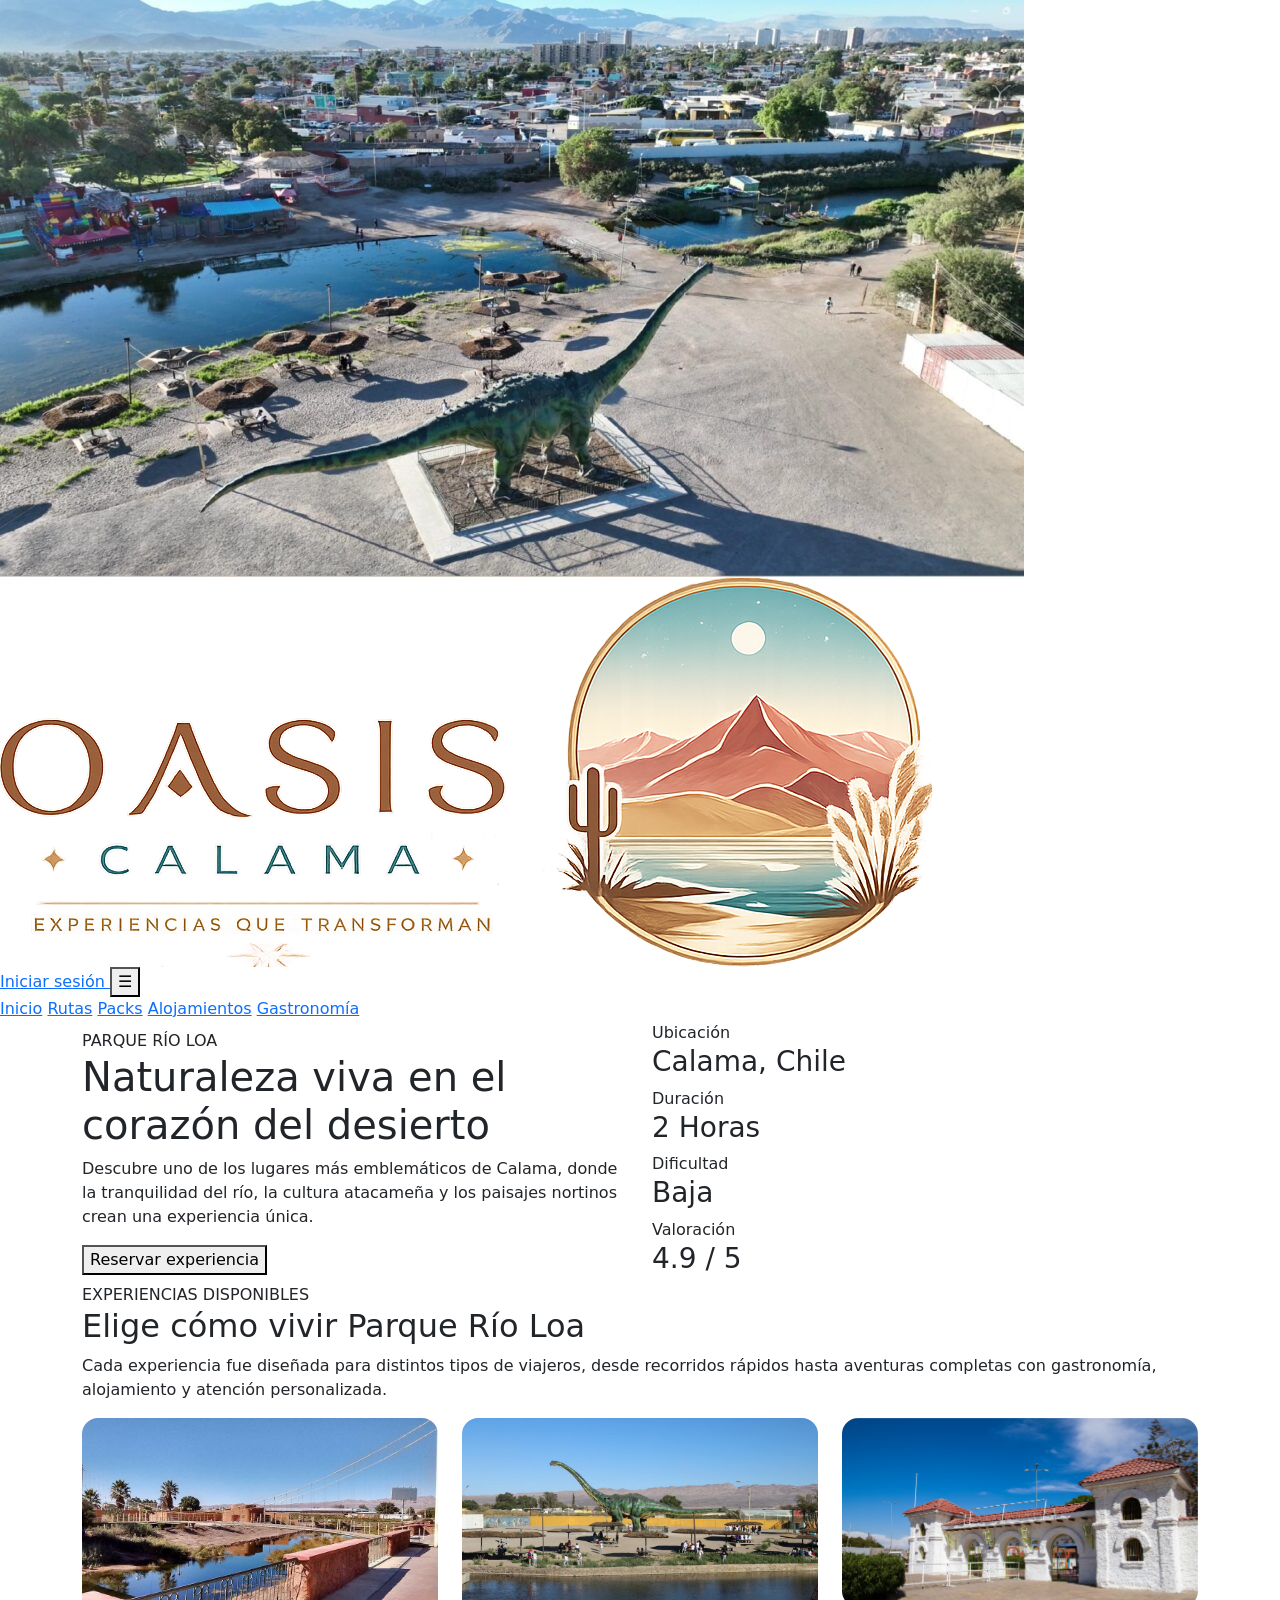
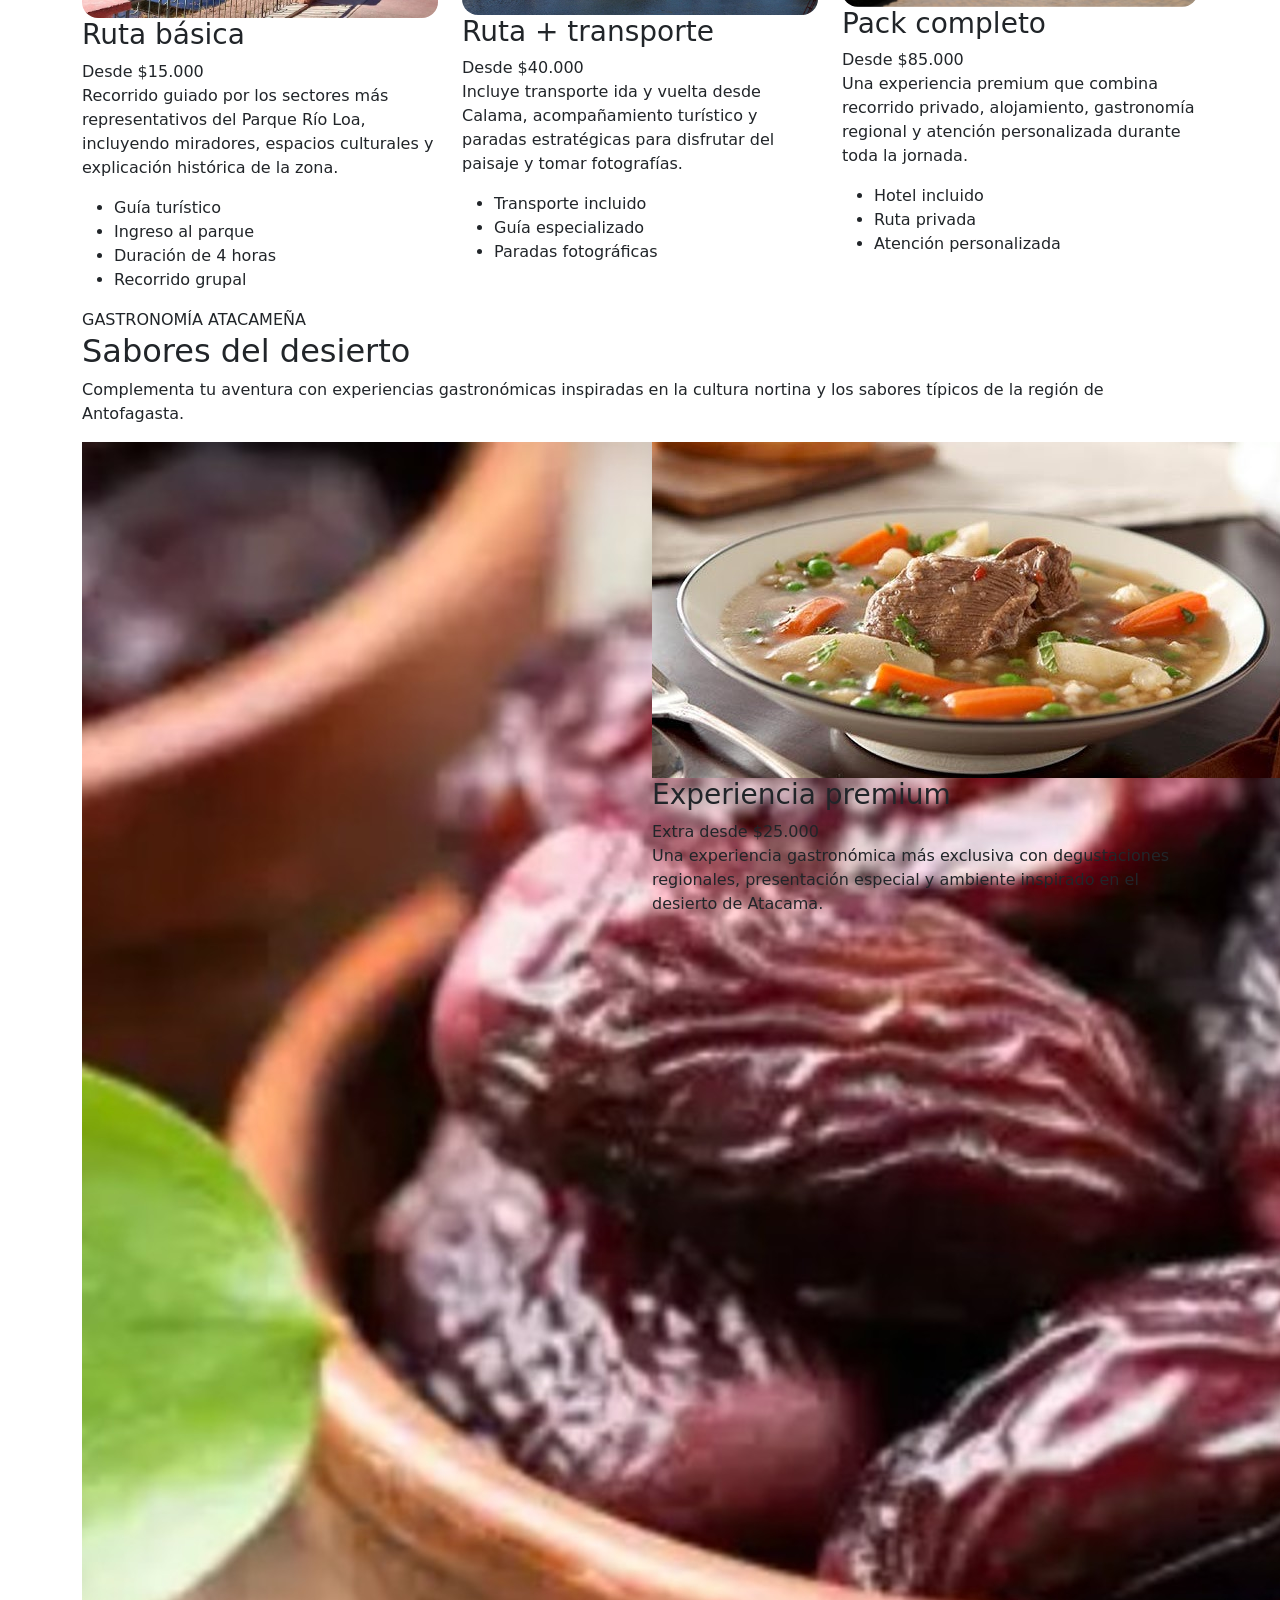
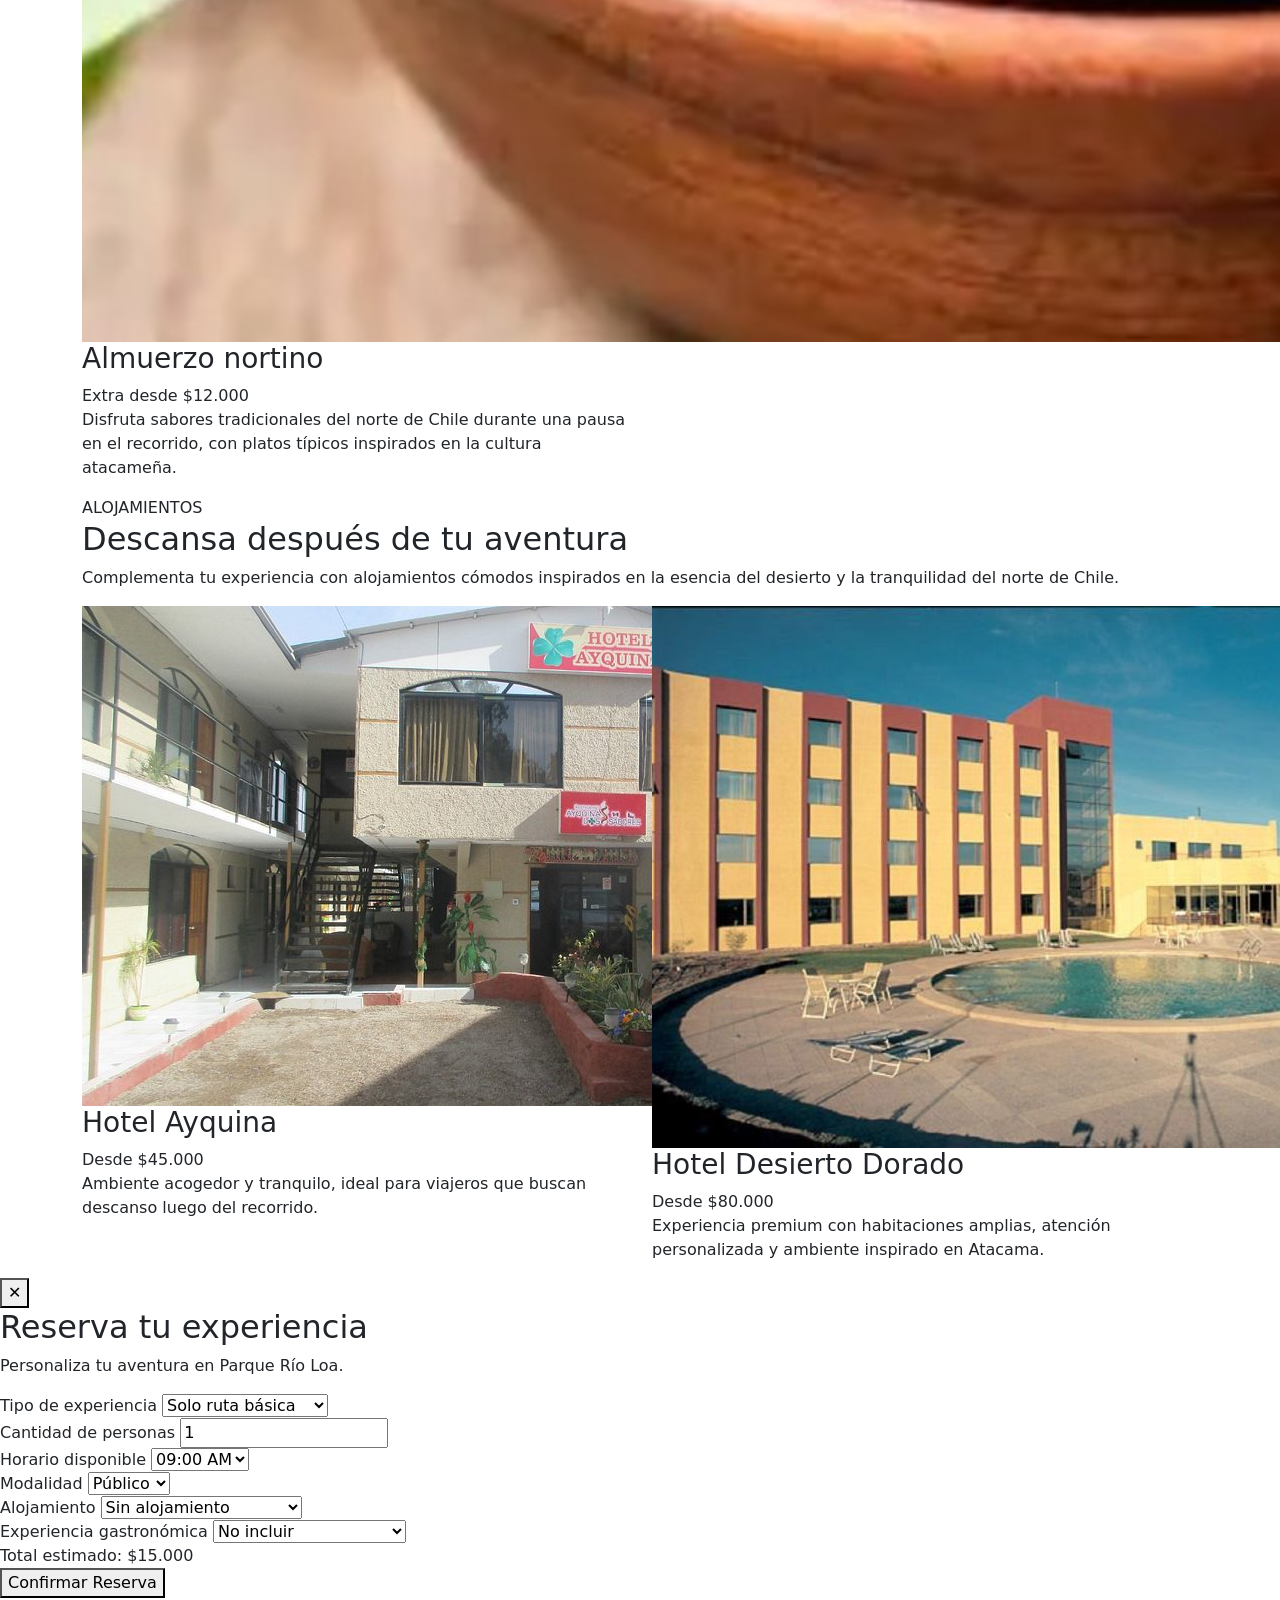
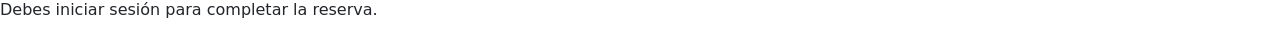
==== ParqueLoa.html @ 9eee63d5 "Add files via upload" ====
<!DOCTYPE html>
<html lang="en">
<head>
    <meta charset="UTF-8">
    <meta name="viewport" content="width=device-width, initial-scale=1.0">

    <title>Parque Río Loa | Oasis Calama</title>

    <link href="https://cdn.jsdelivr.net/npm/bootstrap@5.3.3/dist/css/bootstrap.min.css" rel="stylesheet">

    <link rel="stylesheet" href="css/styleSesion.css">
</head>
<body>

    <img src="img/Parque_RioLoa.jpeg" class="background">

    <header class="topbar">

        <a href="index.html">
            <img src="img/LogoB.png" class="logo-img">
        </a>

        <div class="topbar-right">

            <a href="inicio_sesion.html" class="login-btn">
                Iniciar sesión
            </a>

            <button id="menu-btn" class="menu-btn">
                <span id="menu-icon">☰</span>
            </button>

        </div>

    </header>

    <!-- SIDEBAR -->

    <div class="sidebar" id="sidebar">

        <a href="index.html">Inicio</a>
        <a href="index.html#rutas">Rutas</a>
        <a href="#experiencias">Packs</a>
        <a href="#alojamientos">Alojamientos</a>
        <a href="#gastronomia">Gastronomía</a>

    </div>

    <!-- HERO -->

    <main class="main-content">

        <section class="loa-hero">

            <div class="container">

                <div class="row align-items-center">

                    <div class="col-lg-6">

                        <div class="hero-card">

                            <span class="hero-subtitle">
                                PARQUE RÍO LOA
                            </span>

                            <h1 class="hero-title">
                                Naturaleza viva en el corazón del desierto
                            </h1>

                            <p class="hero-description">
                                Descubre uno de los lugares más emblemáticos de Calama,
                                donde la tranquilidad del río, la cultura atacameña y
                                los paisajes nortinos crean una experiencia única.
                            </p>

                            <button class="hero-btn" id="openReservation">
                                Reservar experiencia
                            </button>

                        </div>

                    </div>

                    <div class="col-lg-6">

                        <div class="info-panel">

                            <div class="info-box">
                                <span>Ubicación</span>
                                <h3>Calama, Chile</h3>
                            </div>

                            <div class="info-box">
                                <span>Duración</span>
                                <h3>2 Horas</h3>
                            </div>

                            <div class="info-box">
                                <span>Dificultad</span>
                                <h3>Baja</h3>
                            </div>

                            <div class="info-box">
                                <span>Valoración</span>
                                <h3>4.9 / 5</h3>
                            </div>

                        </div>

                    </div>

                </div>

            </div>

        </section>

        <!-- EXPERIENCIAS -->

<section class="experience-section" id="experiencias">

    <div class="container">

        <div class="experience-header">

            <span class="experience-subtitle">
                EXPERIENCIAS DISPONIBLES
            </span>

            <h2 class="experience-title">
                Elige cómo vivir Parque Río Loa
            </h2>

            <p class="experience-text">
                Cada experiencia fue diseñada para distintos tipos de viajeros,
                desde recorridos rápidos hasta aventuras completas con gastronomía,
                alojamiento y atención personalizada.
            </p>

        </div>

        <div class="row g-4">

            <!-- BASICA -->

            <div class="col-lg-4">

                <div class="experience-card">
                    <div id="basicCarousel" class="carousel slide experience-carousel" data-bs-ride="carousel">

                        <div class="carousel-inner rounded-4">

                            <div class="carousel-item active">
                                <img src="img/Loa1.jpg" class="d-block w-100 exp-img">
                            </div>

                            <div class="carousel-item">
                                <img src="img/Loa2.jpg" class="d-block w-100 exp-img">
                            </div>

                        </div>

                    </div>
                    <h3>
                        Ruta básica
                    </h3>

                    <span class="experience-price">
                        Desde $15.000
                    </span>

                    <p>
                        Recorrido guiado por los sectores más representativos
                        del Parque Río Loa, incluyendo miradores, espacios
                        culturales y explicación histórica de la zona.
                    </p>

                    <ul>

                        <li>Guía turístico</li>
                        <li>Ingreso al parque</li>
                        <li>Duración de 4 horas</li>
                        <li>Recorrido grupal</li>

                    </ul>

                </div>

            </div>

            <!-- TRANSPORTE -->

            <div class="col-lg-4">

                <div class="experience-card premium">
                    <div id="carouselTransport" class="carousel slide experience-carousel" data-bs-ride="carousel">

                        <div class="carousel-inner rounded-4">

                            <div class="carousel-item active">
                                <img src="img/Loa3.jpg" class="d-block w-100 exp-img">
                            </div>

                            <div class="carousel-item">
                                <img src="img/Loa4.jpg" class="d-block w-100 exp-img">
                            </div>

                        </div>

                    </div>
                    <h3>
                        Ruta + transporte
                    </h3>

                    <span class="experience-price">
                        Desde $40.000
                    </span>

                    <p>
                        Incluye transporte ida y vuelta desde Calama,
                        acompañamiento turístico y paradas estratégicas
                        para disfrutar del paisaje y tomar fotografías.
                    </p>
                    <ul>
                        <li>Transporte incluido</li>
                        <li>Guía especializado</li>
                        <li>Paradas fotográficas</li>
                    </ul>

                </div>

            </div>

            <!-- COMPLETO -->
            <div class="col-lg-4">

                <div class="experience-card luxury">

                    <div id="carouselPremium" class="carousel slide experience-carousel" data-bs-ride="carousel">

                        <div class="carousel-inner rounded-4">

                            <div class="carousel-item active">
                                <img src="img/Loa5.jpg" class="d-block w-100 exp-img">
                            </div>

                            <div class="carousel-item">
                                <img src="img/Loa6.jpg" class="d-block w-100 exp-img">
                            </div>

                        </div>

                    </div>

                    <h3>
                        Pack completo
                    </h3>

                    <span class="experience-price">
                        Desde $85.000
                    </span>

                    <p>
                        Una experiencia premium que combina recorrido privado,
                        alojamiento, gastronomía regional y atención
                        personalizada durante toda la jornada.
                    </p>

                    <ul>
                        <li>Hotel incluido</li>
                        <li>Ruta privada</li>
                        <li>Atención personalizada</li>
                    </ul>

                </div>

            </div>
</section>
<section class="food-section" id="gastronomia">

    <div class="container">

        <div class="experience-header">

            <span class="experience-subtitle">
                GASTRONOMÍA ATACAMEÑA
            </span>

            <h2 class="experience-title">
                Sabores del desierto
            </h2>

            <p class="experience-text">
                Complementa tu aventura con experiencias gastronómicas
                inspiradas en la cultura nortina y los sabores típicos
                de la región de Antofagasta.
            </p>

        </div>

        <div class="row g-4">

            <!-- OPCION 1 -->

            <div class="col-lg-6">

                <div class="food-card">
                    <img src="img/LoaG2.jpg" class="food-img">
                    <h3>
                        Almuerzo nortino
                    </h3>

                    <span>
                        Extra desde $12.000
                    </span>

                    <p>
                        Disfruta sabores tradicionales del norte de Chile
                        durante una pausa en el recorrido, con platos típicos
                        inspirados en la cultura atacameña.
                    </p>

                </div>

            </div>

            <!-- OPCION 2 -->

            <div class="col-lg-6">

                <div class="food-card premium-food">
                    <img src="img/LoaG4.jpg" class="food-img">
                    <h3>
                        Experiencia premium
                    </h3>

                    <span>
                        Extra desde $25.000
                    </span>

                    <p>
                        Una experiencia gastronómica más exclusiva con
                        degustaciones regionales, presentación especial
                        y ambiente inspirado en el desierto de Atacama.
                    </p>

                </div>

            </div>

        </div>

    </div>

</section>
<section class="hotel-section" id="alojamientos">

    <div class="container">

        <div class="experience-header">

            <span class="experience-subtitle">
                ALOJAMIENTOS
            </span>

            <h2 class="experience-title">
                Descansa después de tu aventura
            </h2>

            <p class="experience-text">
                Complementa tu experiencia con alojamientos
                cómodos inspirados en la esencia del desierto
                y la tranquilidad del norte de Chile.
            </p>

        </div>

        <div class="row g-4">

            <!-- HOTEL 1 -->

            <div class="col-lg-6">

                <div class="hotel-card">

                    <img src="img/hotel-ayquina.jpg" class="hotel-img">

                    <h3>
                        Hotel Ayquina
                    </h3>

                    <span>
                        Desde $45.000
                    </span>

                    <p>
                        Ambiente acogedor y tranquilo,
                        ideal para viajeros que buscan
                        descanso luego del recorrido.
                    </p>

                </div>

            </div>

            <!-- HOTEL 2 -->

            <div class="col-lg-6">

                <div class="hotel-card premium-hotel">

                    <img src="img/hotel-desierto-dorado.jpg" class="hotel-img">

                    <h3>
                        Hotel Desierto Dorado
                    </h3>

                    <span>
                        Desde $80.000
                    </span>

                    <p>
                        Experiencia premium con habitaciones
                        amplias, atención personalizada y
                        ambiente inspirado en Atacama.
                    </p>

                </div>

            </div>

        </div>

    </div>

</section>
    </main>

    <!-- MODAL RESERVA -->

<div class="reservation-modal" id="reservationModal">

    <div class="reservation-card">

        <button class="close-modal" id="closeModal">
            ✕
        </button>
        <h2>
            Reserva tu experiencia
        </h2>
        <p class="reservation-subtitle">
            Personaliza tu aventura en Parque Río Loa.
        </p>

        <!-- FORM -->

        <div class="reservation-form">

            <!-- TIPO -->

            <div class="form-group">

                <label>
                    Tipo de experiencia
                </label>

                <select id="experienceType">

                    <option value="15000">
                        Solo ruta básica
                    </option>

                    <option value="40000">
                        Ruta + transporte
                    </option>

                    <option value="85000">
                        Pack completo
                    </option>

                </select>

            </div>

            <!-- PERSONAS -->

            <div class="form-group">

                <label>
                    Cantidad de personas
                </label>

                <input type="number" id="peopleCount" value="1" min="1">

            </div>

            <!-- HORARIO -->

            <div class="form-group">

                <label>
                    Horario disponible
                </label>

                <select id="schedule">

                    <option>
                        09:00 AM
                    </option>

                    <option>
                        02:00 PM
                    </option>

                    <option>
                        07:00 PM
                    </option>

                </select>

            </div>

            <!-- PRIVADO -->

            <div class="form-group">

                <label>
                    Modalidad
                </label>

                <select id="privateOption">

                    <option value="0">
                        Público
                    </option>

                    <option value="30000">
                        Privado
                    </option>

                </select>

            </div>

            <!-- HOTEL -->

            <div class="form-group">

                <label>
                    Alojamiento
                </label>

                <select id="hotelOption">

                    <option value="0">
                        Sin alojamiento
                    </option>

                    <option value="45000">
                        Hotel Ayquina
                    </option>

                    <option value="80000">
                        Hotel Desierto Dorado
                    </option>

                </select>

            </div>

            <!-- COMIDA -->

            <div class="form-group">

                <label>
                    Experiencia gastronómica
                </label>

                <select id="foodOption">

                    <option value="0">
                        No incluir
                    </option>

                    <option value="12000">
                        Almuerzo nortino
                    </option>

                    <option value="25000">
                        Experiencia premium
                    </option>

                </select>

            </div>

            <!-- TOTAL -->

            <div class="total-box">

                Total estimado:
                <span id="totalPrice">
                    $15.000
                </span>

            </div>

            <!-- BOTON -->

            <button class="reserve-btn" id="payButton">
                Confirmar Reserva
            </button>

            <!-- MENSAJE -->

            <p class="login-warning" id="loginWarning">

                Debes iniciar sesión para completar la reserva.

            </p>

        </div>

    </div>

</div>
    <script src="https://cdn.jsdelivr.net/npm/bootstrap@5.3.3/dist/js/bootstrap.bundle.min.js"></script>
    <script src="js/scriptLoa.js"></script>
</body>
</html>
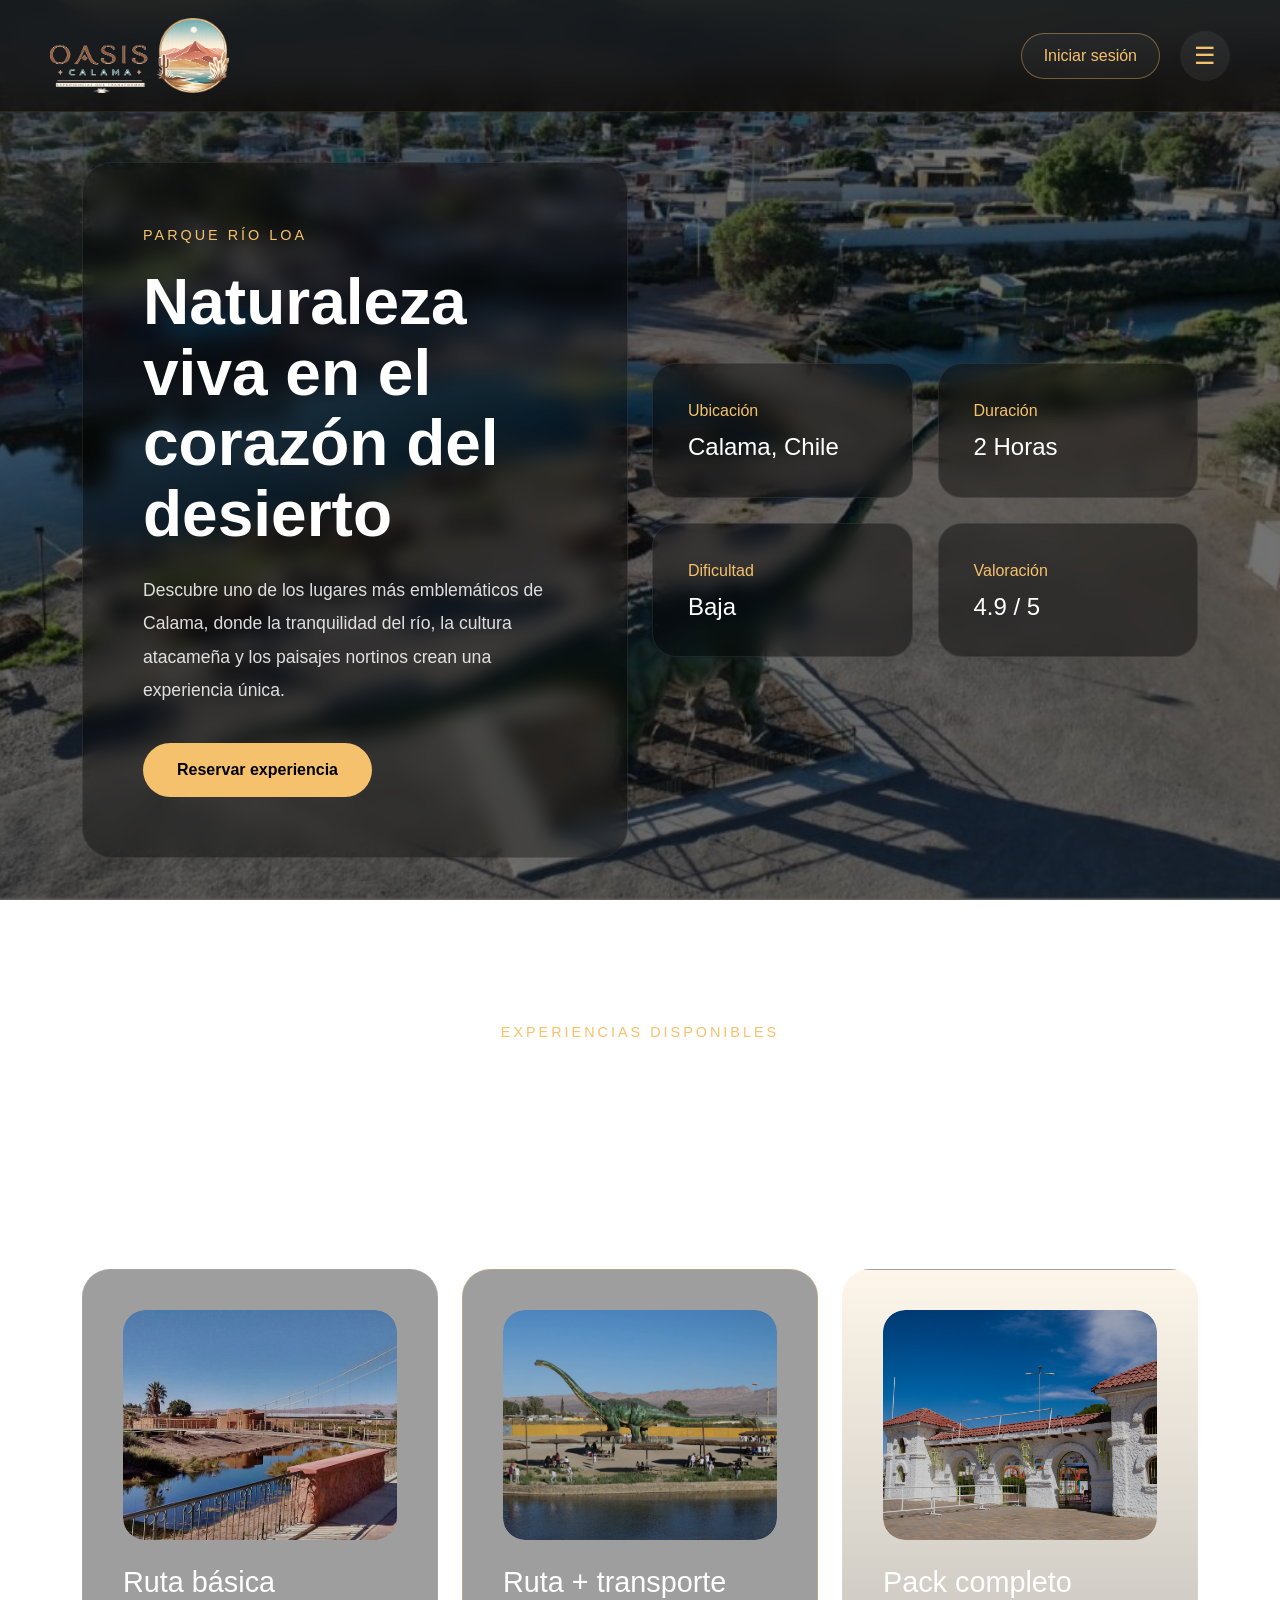
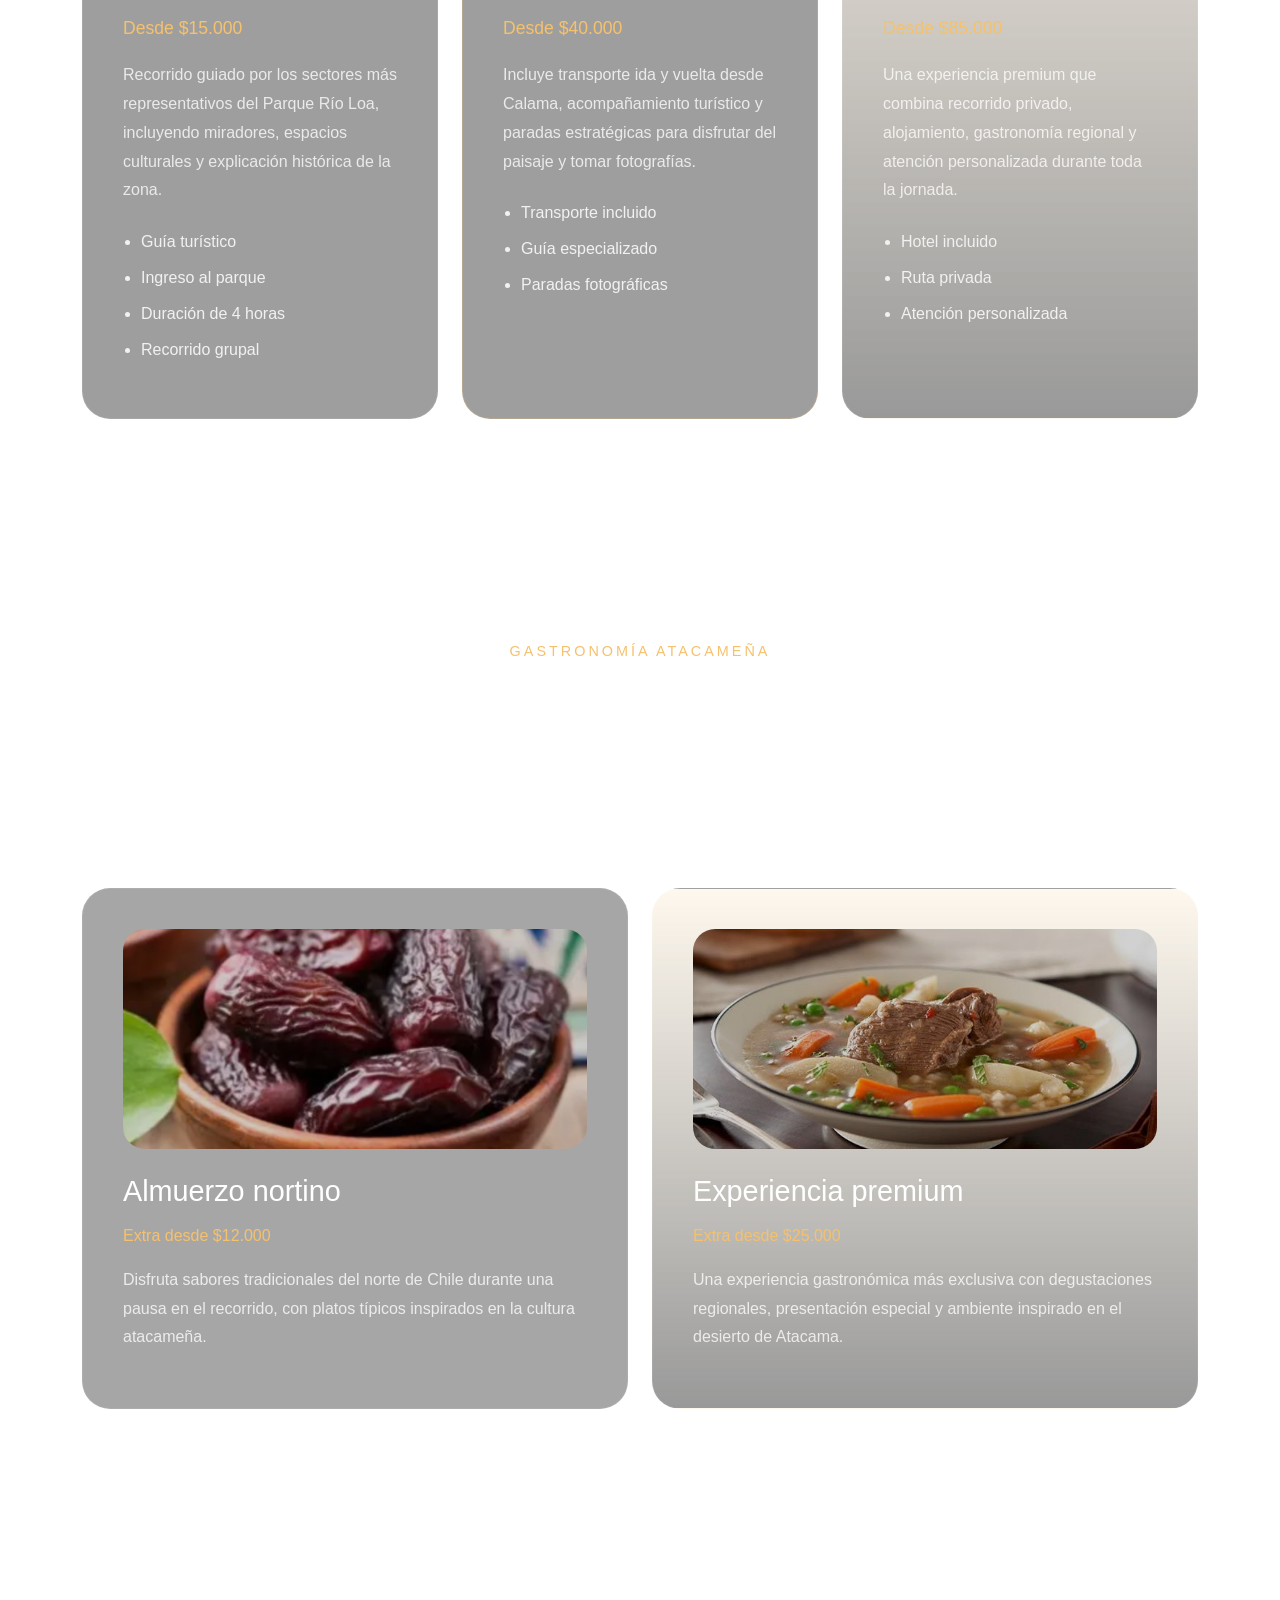
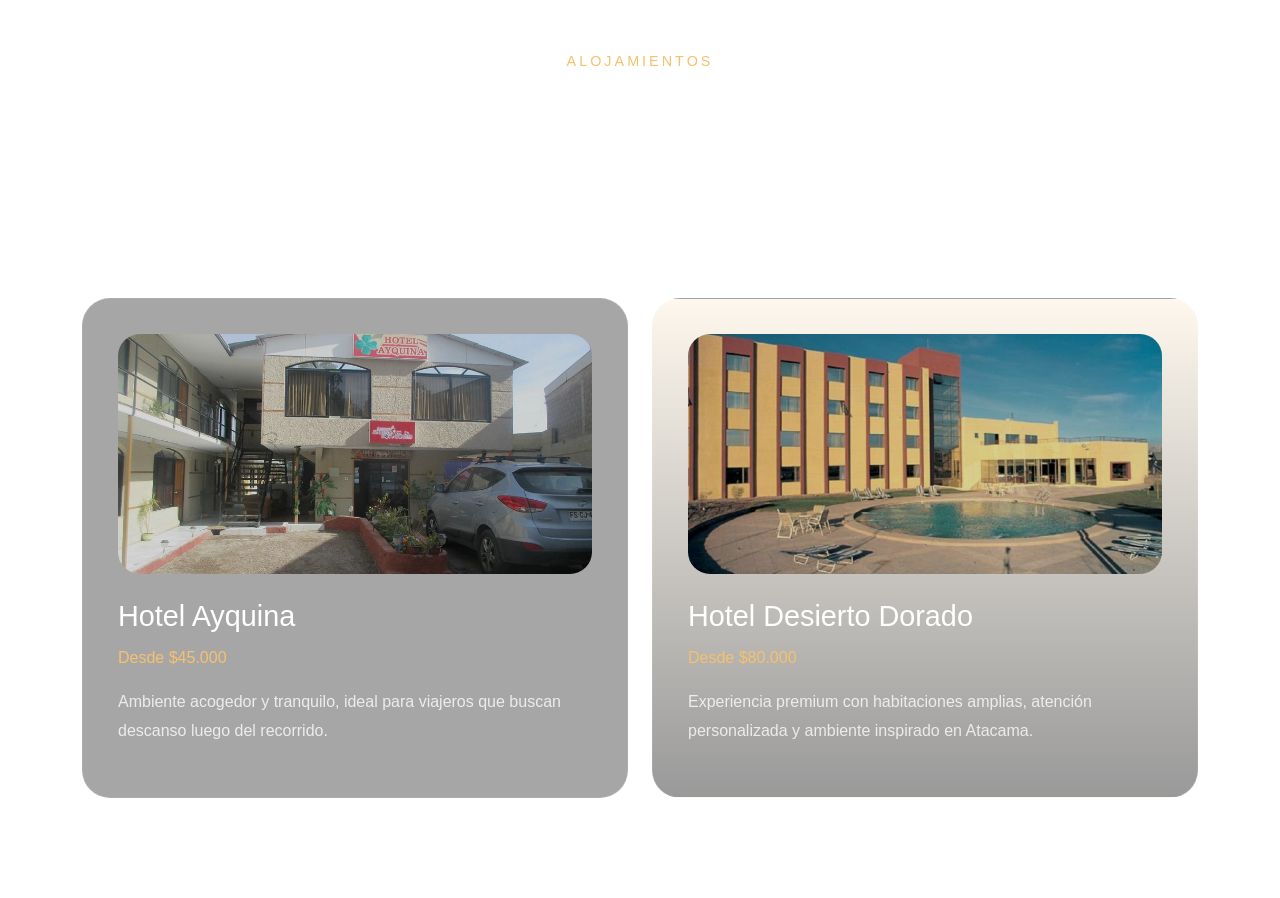
==== commit cc8635bd: "Refactor ParqueLoa.html with updated styles and structure Updated the HTML structure and styles for " ====
--- a/ParqueLoa.html
+++ b/ParqueLoa.html
@@ -8,7 +8,7 @@
 
     <link href="https://cdn.jsdelivr.net/npm/bootstrap@5.3.3/dist/css/bootstrap.min.css" rel="stylesheet">
 
-    <link rel="stylesheet" href="css/styleSesion.css">
+    <link rel="stylesheet" href="css/styleLoa.css">
 </head>
 <body>
 
@@ -628,4 +628,4 @@
     <script src="https://cdn.jsdelivr.net/npm/bootstrap@5.3.3/dist/js/bootstrap.bundle.min.js"></script>
     <script src="js/scriptLoa.js"></script>
 </body>
-</html>+</html>
--- a/css/styleLoa.css
+++ b/css/styleLoa.css
@@ -0,0 +1,746 @@
+html{
+    scroll-behavior: smooth;
+}
+
+html, body{
+    margin: 0;
+    padding: 0;
+    width: 100%;
+    min-height: 100%;
+    font-family: Arial, sans-serif;
+}
+
+body{
+    overflow-x: hidden;
+}
+
+.background{
+    position: fixed;
+
+    top: 0;
+    left: 0;
+
+    width: 100%;
+    height: 100vh;
+
+    object-fit: cover;
+
+    filter: brightness(0.45);
+
+    z-index: -2;
+}
+
+/* NAVBAR */
+
+.topbar{
+    position: fixed;
+
+    top: 0;
+    left: 0;
+
+    width: 100%;
+
+    padding: 18px 50px;
+
+    display: flex;
+    justify-content: space-between;
+    align-items: center;
+
+    background: rgba(12,10,8,0.75);
+
+    backdrop-filter: blur(12px);
+
+    border-bottom: 1px solid rgba(245,193,108,0.1);
+
+    z-index: 1000;
+}
+
+.topbar-right{
+    display: flex;
+    align-items: center;
+    gap: 20px;
+}
+
+.logo-img{
+    height: 75px;
+}
+
+.login-btn{
+    text-decoration: none;
+
+    color: #f5c16c;
+
+    border: 1px solid rgba(245,193,108,0.4);
+
+    padding: 10px 22px;
+
+    border-radius: 40px;
+
+    transition: 0.3s ease;
+
+    background: rgba(255,255,255,0.04);
+}
+
+.login-btn:hover{
+    background: #f5c16c;
+    color: black;
+}
+
+/* MENU */
+
+.menu-btn{
+    width: 50px;
+    height: 50px;
+
+    border-radius: 50%;
+
+    border: none;
+
+    background: rgba(255,255,255,0.06);
+
+    color: #f5c16c;
+
+    font-size: 1.5rem;
+
+    cursor: pointer;
+}
+
+.sidebar{
+    position: fixed;
+
+    top: 0;
+    right: -300px;
+
+    width: 300px;
+    height: 100vh;
+
+    background: rgba(12,10,8,0.96);
+
+    padding-top: 120px;
+    padding-left: 40px;
+
+    display: flex;
+    flex-direction: column;
+
+    transition: 0.5s ease;
+
+    z-index: 1200;
+}
+
+.sidebar.active{
+    right: 0;
+}
+
+.sidebar a{
+    color: #f4e7d0;
+
+    text-decoration: none;
+
+    margin-bottom: 30px;
+
+    font-size: 1.1rem;
+
+    transition: 0.3s ease;
+}
+
+.sidebar a:hover{
+    color: #f5c16c;
+
+    transform: translateX(8px);
+}
+
+
+.loa-hero{
+    min-height: 100vh;
+
+    display: flex;
+    align-items: center;
+
+    padding-top: 120px;
+}
+
+.hero-card{
+    background: rgba(0,0,0,0.35);
+
+    backdrop-filter: blur(10px);
+
+    padding: 60px;
+
+    border-radius: 30px;
+
+    border: 1px solid rgba(255,255,255,0.08);
+
+    color: white;
+}
+
+.hero-subtitle{
+    color: #f5c16c;
+
+    letter-spacing: 3px;
+
+    font-size: 0.9rem;
+}
+
+.hero-title{
+    font-size: 4rem;
+
+    margin-top: 20px;
+    margin-bottom: 25px;
+
+    font-weight: bold;
+
+    line-height: 1.1;
+}
+
+.hero-description{
+    font-size: 1.1rem;
+
+    line-height: 1.9;
+
+    color: rgba(255,255,255,0.85);
+
+    margin-bottom: 35px;
+}
+
+.hero-btn{
+    background: #f5c16c;
+
+    border: none;
+
+    padding: 15px 34px;
+
+    border-radius: 40px;
+
+    font-weight: bold;
+
+    transition: 0.3s ease;
+}
+
+.hero-btn:hover{
+    transform: scale(1.05);
+
+    background: #ffd68f;
+}
+
+/* INFO PANEL */
+
+.info-panel{
+    display: grid;
+
+    grid-template-columns: repeat(2,1fr);
+
+    gap: 25px;
+}
+
+.info-box{
+    background: rgba(0,0,0,0.4);
+
+    backdrop-filter: blur(10px);
+
+    border-radius: 24px;
+
+    padding: 35px;
+
+    color: white;
+
+    border: 1px solid rgba(255,255,255,0.08);
+
+    transition: 0.3s ease;
+}
+
+.info-box:hover{
+    transform: translateY(-8px);
+
+    border-color: rgba(245,193,108,0.4);
+}
+
+.info-box span{
+    color: #f5c16c;
+
+    display: block;
+
+    margin-bottom: 10px;
+}
+
+.info-box h3{
+    margin: 0;
+
+    font-size: 1.5rem;
+}
+
+/* MODAL */
+
+.reservation-modal{
+    position: fixed;
+    overflow-y: auto;
+
+    padding: 40px 0;
+    inset: 0;
+
+    background: rgba(0,0,0,0.72);
+
+    backdrop-filter: blur(8px);
+
+    display: flex;
+
+    justify-content: center;
+    align-items: center;
+
+    opacity: 0;
+    pointer-events: none;
+
+    transition: 0.4s ease;
+
+    z-index: 3000;
+}
+
+.reservation-modal.active{
+    opacity: 1;
+    pointer-events: all;
+}
+
+.reservation-card{
+    width: 90%;
+    max-width: 700px;
+
+    max-height: 90vh;
+
+    overflow-y: auto;
+
+    background: rgba(15,12,10,0.96);
+
+    border-radius: 30px;
+
+    padding: 50px;
+
+    position: relative;
+
+    border: 1px solid rgba(245,193,108,0.12);
+
+    color: white;
+
+    animation: modalReveal 0.4s ease;
+}
+
+.form-group option{
+    color: black;
+}
+
+.close-modal{
+    position: absolute;
+
+    top: 20px;
+    right: 20px;
+
+    background: transparent;
+
+    border: none;
+
+    color: #f5c16c;
+
+    font-size: 1.4rem;
+
+    cursor: pointer;
+}
+
+.reservation-card h2{
+    font-size: 2.3rem;
+
+    margin-bottom: 10px;
+}
+
+.reservation-subtitle{
+    color: rgba(255,255,255,0.7);
+
+    margin-bottom: 35px;
+}
+
+.reservation-form{
+    display: grid;
+
+    gap: 22px;
+}
+
+.form-group{
+    display: flex;
+
+    flex-direction: column;
+}
+
+.form-group label{
+    margin-bottom: 10px;
+
+    color: #f5c16c;
+}
+
+.form-group select,
+.form-group input{
+    background: rgba(255,255,255,0.06);
+
+    border: 1px solid rgba(255,255,255,0.08);
+
+    padding: 14px;
+
+    border-radius: 14px;
+
+    color: white;
+}
+
+.total-box{
+    background: rgba(245,193,108,0.12);
+
+    padding: 20px;
+
+    border-radius: 18px;
+
+    font-size: 1.3rem;
+
+    display: flex;
+
+    justify-content: space-between;
+}
+
+.reserve-btn{
+    background: #f5c16c;
+
+    border: none;
+
+    padding: 16px;
+
+    border-radius: 18px;
+
+    font-weight: bold;
+
+    transition: 0.3s ease;
+}
+
+.reserve-btn:hover{
+    transform: scale(1.02);
+
+    background: #ffd68f;
+}
+
+.login-warning{
+    text-align: center;
+
+    color: #ffb36b;
+
+    opacity: 0;
+
+    transition: 0.3s ease;
+}
+
+.login-warning.show{
+    opacity: 1;
+}
+
+.experience-section{
+    padding: 120px 0;
+
+    position: relative;
+    z-index: 2;
+}
+
+.experience-header{
+    text-align: center;
+
+    margin-bottom: 70px;
+
+    color: white;
+}
+
+.experience-subtitle{
+    color: #f5c16c;
+
+    letter-spacing: 3px;
+
+    font-size: 0.9rem;
+}
+
+.experience-title{
+    font-size: 3rem;
+
+    margin: 20px 0;
+}
+
+.experience-text{
+    max-width: 750px;
+
+    margin: auto;
+
+    color: rgba(255,255,255,0.78);
+
+    line-height: 1.8;
+}
+
+.experience-card{
+    background: rgba(0,0,0,0.38);
+
+    backdrop-filter: blur(10px);
+
+    border-radius: 28px;
+
+    padding: 40px;
+
+    color: white;
+
+    height: 100%;
+
+    border: 1px solid rgba(255,255,255,0.08);
+
+    transition: 0.4s ease;
+}
+
+.experience-card:hover{
+    transform: translateY(-10px);
+
+    border-color: rgba(245,193,108,0.4);
+}
+
+.experience-card h3{
+    font-size: 1.8rem;
+
+    margin-bottom: 15px;
+}
+
+.experience-price{
+    display: block;
+
+    color: #f5c16c;
+
+    margin-bottom: 20px;
+
+    font-size: 1.1rem;
+}
+
+.experience-card p{
+    color: rgba(255,255,255,0.78);
+
+    line-height: 1.8;
+}
+
+.experience-card ul{
+    margin-top: 25px;
+
+    padding-left: 18px;
+}
+
+.experience-card li{
+    margin-bottom: 12px;
+
+    color: #f1f1f1;
+}
+
+
+.experience-carousel{
+    overflow: hidden;
+    margin-bottom: 25px;
+    border-radius: 22px;
+}
+
+.exp-img,
+.food-img{
+    filter: brightness(0.82);
+}
+
+.food-img{
+    width: 100%;
+
+    height: 220px;
+
+    object-fit: cover;
+
+    border-radius: 22px;
+
+    margin-bottom: 25px;
+}
+
+.exp-img{
+    height: 230px;
+
+    object-fit: cover;
+
+    border-radius: 22px;
+}
+
+.premium{
+    border: 1px solid rgba(245,193,108,0.25);
+}
+
+.luxury{
+    background: linear-gradient(
+        180deg,
+        rgba(245,193,108,0.15),
+        rgba(0,0,0,0.4)
+    );
+}
+
+.food-section{
+    padding: 100px 0 140px 0;
+
+    position: relative;
+    z-index: 2;
+}
+
+.food-card{
+    background: rgba(0,0,0,0.35);
+
+    backdrop-filter: blur(10px);
+
+    border-radius: 28px;
+
+    padding: 40px;
+
+    color: white;
+
+    border: 1px solid rgba(255,255,255,0.08);
+
+    transition: 0.4s ease;
+}
+
+.food-card:hover{
+    transform: translateY(-8px);
+
+    border-color: rgba(245,193,108,0.35);
+}
+
+.food-card h3{
+    margin-bottom: 15px;
+
+    font-size: 1.8rem;
+}
+
+.food-card span{
+    color: #f5c16c;
+
+    display: block;
+
+    margin-bottom: 18px;
+}
+
+.food-card p{
+    color: rgba(255,255,255,0.78);
+
+    line-height: 1.8;
+}
+
+.premium-food{
+    background: linear-gradient(
+        180deg,
+        rgba(245,193,108,0.12),
+        rgba(0,0,0,0.4)
+    );
+}
+
+.hotel-section{
+    padding: 100px 0;
+
+    position: relative;
+    z-index: 2;
+}
+
+.hotel-card{
+    background: rgba(0,0,0,0.35);
+
+    backdrop-filter: blur(10px);
+
+    border-radius: 28px;
+
+    padding: 35px;
+
+    color: white;
+
+    border: 1px solid rgba(255,255,255,0.08);
+
+    transition: 0.4s ease;
+
+    height: 100%;
+}
+
+.hotel-card:hover{
+    transform: translateY(-8px);
+
+    border-color: rgba(245,193,108,0.35);
+}
+
+.hotel-img{
+    width: 100%;
+
+    height: 240px;
+
+    object-fit: cover;
+
+    border-radius: 22px;
+
+    margin-bottom: 25px;
+
+    filter: brightness(0.85);
+}
+
+.hotel-card h3{
+    font-size: 1.8rem;
+
+    margin-bottom: 12px;
+}
+
+.hotel-card span{
+    color: #f5c16c;
+
+    display: block;
+
+    margin-bottom: 18px;
+}
+
+.hotel-card p{
+    color: rgba(255,255,255,0.78);
+
+    line-height: 1.8;
+}
+
+.premium-hotel{
+    background: linear-gradient(
+        180deg,
+        rgba(245,193,108,0.12),
+        rgba(0,0,0,0.4)
+    );
+}
+
+@keyframes modalReveal{
+
+    from{
+        transform: translateY(30px);
+        opacity: 0;
+    }
+
+    to{
+        transform: translateY(0);
+        opacity: 1;
+    }
+
+}
+
+@media(max-width: 768px){
+
+    .hero-title{
+        font-size: 2.5rem;
+    }
+
+    .hero-card{
+        padding: 35px;
+    }
+
+    .info-panel{
+        margin-top: 40px;
+
+        grid-template-columns: 1fr;
+    }
+
+    .topbar{
+        padding: 15px 25px;
+    }
+
+    .logo-img{
+        height: 55px;
+    }
+
+}
